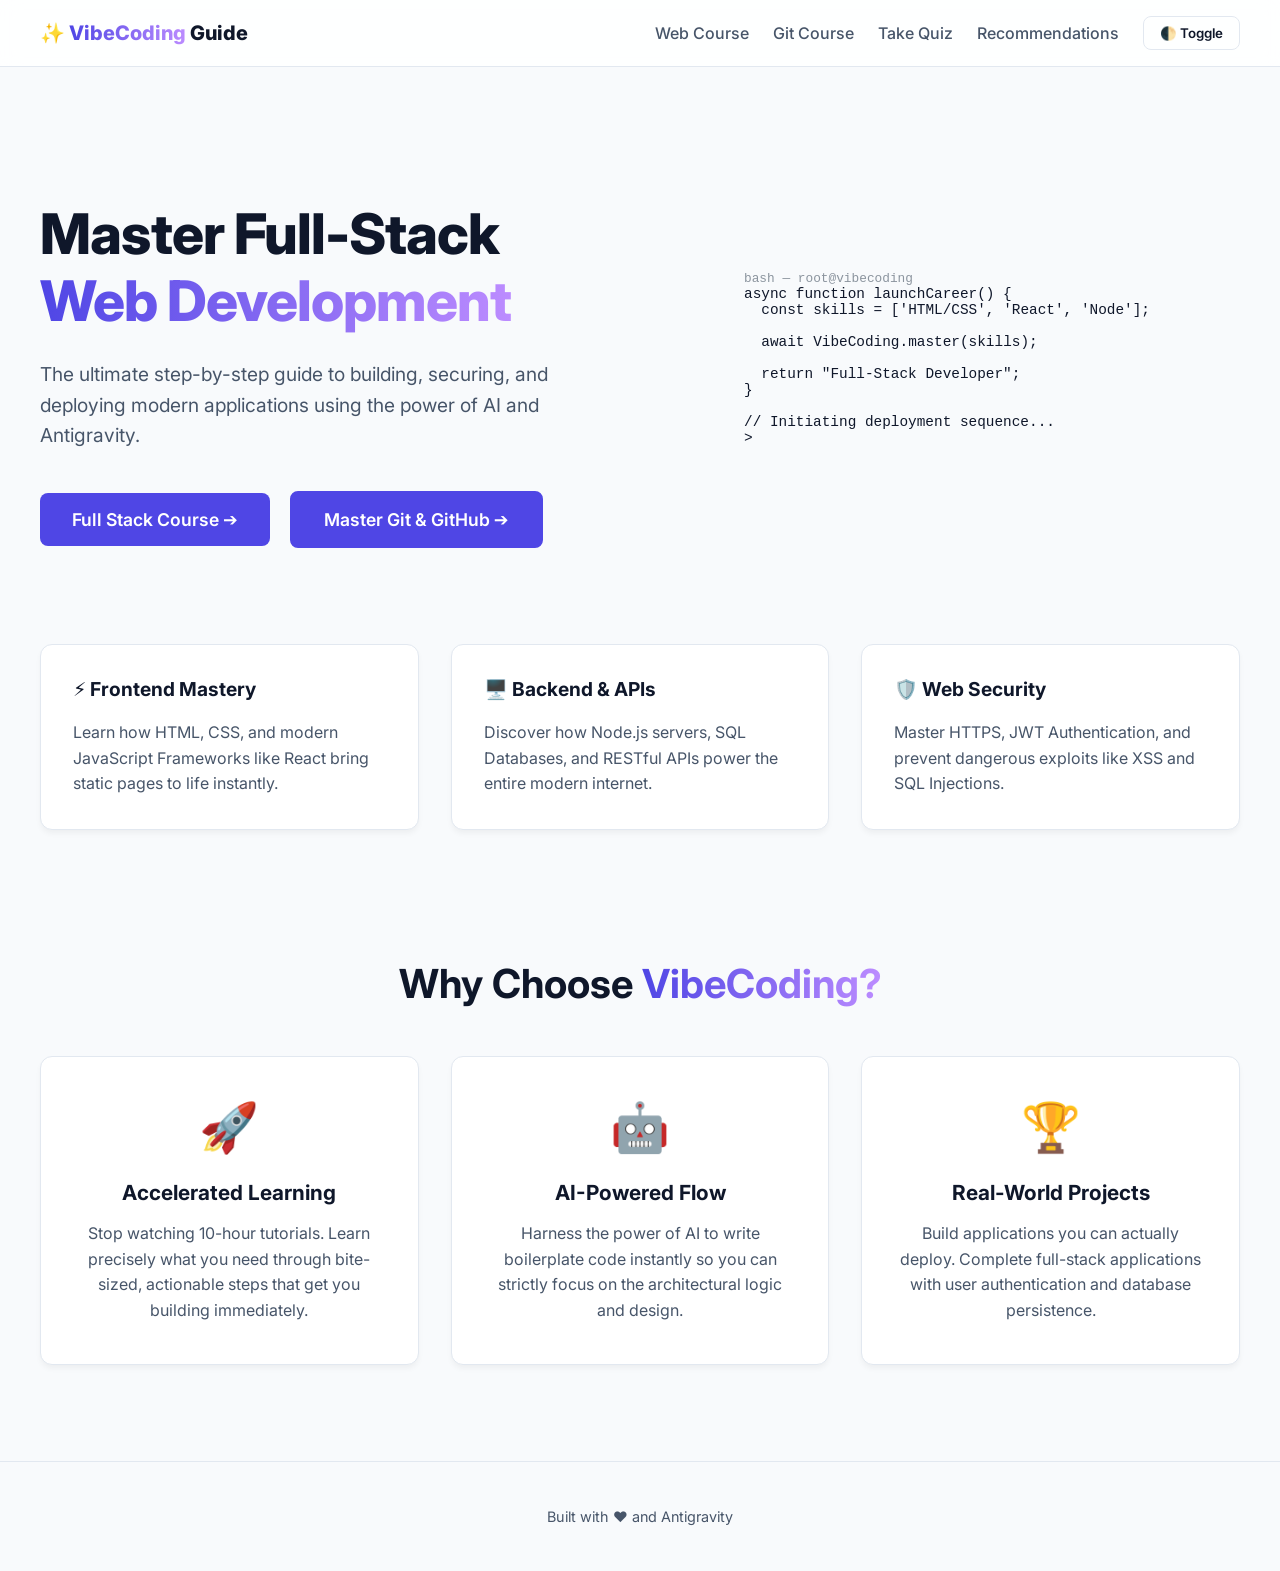
==== index.html @ 1c8b215b "Initial commit of VibeCoding website" ====
<!DOCTYPE html>
<html lang="en">

<head>
    <meta charset="UTF-8">
    <meta name="viewport" content="width=device-width, initial-scale=1.0">
    <title>VibeCoding - Learn Web Development</title>
    <link rel="stylesheet" href="style.css">
    <link href="https://fonts.googleapis.com/css2?family=Inter:wght@400;500;600;700;800&display=swap" rel="stylesheet">
</head>

<body>
    <header>
        <div class="header-content">
            <a href="index.html" class="logo" style="text-decoration: none;">✨ <span
                    class="gradient-text">VibeCoding</span> Guide</a>
            <nav>
                <a href="tutorial.html">Web Course</a>
                <a href="git-course.html">Git Course</a>
                <a href="quiz.html">Take Quiz</a>
                <a href="recommendations.html">Recommendations</a>
                <button id="theme-toggle" class="theme-btn">🌓 Toggle</button>
            </nav>
        </div>
    </header>

    <main class="landing-main">
        <div class="hero-layout">
            <div class="hero-content reveal fade-left">
                <h1 class="hero-title">Master Full-Stack <br><span class="gradient-text">Web Development</span></h1>
                <p class="hero-subtitle">The ultimate step-by-step guide to building, securing, and deploying modern
                    applications using the power of AI and Antigravity.</p>
                <div class="hero-buttons">
                    <a href="tutorial.html" class="btn-primary" style="margin-right: 1rem;">Full Stack Course ➔</a>
                    <a href="git-course.html" class="btn-primary btn-outline">Master Git & GitHub ➔</a>
                </div>
            </div>
            <div class="hero-video-container reveal fade-right" style="border:none; box-shadow:none; background:transparent;">
                <div class="terminal-window">
                    <div class="terminal-header">
                        <span class="btn red"></span>
                        <span class="btn yellow"></span>
                        <span class="btn green"></span>
                        <span style="margin-left:auto; color:#8b949e; font-size:0.8rem; font-family:monospace;">bash — root@vibecoding</span>
                    </div>
                    <div class="terminal-body">
                        <pre style="background:transparent; border:none; padding:0; margin:0;"><code><span class="keyword">async function</span> <span class="function">launchCareer</span>() {
  <span class="keyword">const</span> <span class="variable">skills</span> = [<span class="string">'HTML/CSS'</span>, <span class="string">'React'</span>, <span class="string">'Node'</span>];
  
  <span class="keyword">await</span> <span class="method">VibeCoding</span>.<span class="method">master</span>(skills);
  
  <span class="keyword">return</span> <span class="string">"Full-Stack Developer"</span>;
}

<span class="comment">// Initiating deployment sequence...</span>
> <span class="typing-cursor"></span></code></pre>
                    </div>
                </div>
            </div>
        </div>

        <div class="features-grid">
            <div class="feature-card reveal fade-left">
                <h3>⚡ Frontend Mastery</h3>
                <p>Learn how HTML, CSS, and modern JavaScript Frameworks like React bring static pages to life
                    instantly.</p>
            </div>
            <div class="feature-card reveal fade-bottom">
                <h3>🖥️ Backend & APIs</h3>
                <p>Discover how Node.js servers, SQL Databases, and RESTful APIs power the entire modern internet.</p>
            </div>
            <div class="feature-card reveal fade-right">
                <h3>🛡️ Web Security</h3>
                <p>Master HTTPS, JWT Authentication, and prevent dangerous exploits like XSS and SQL Injections.</p>
            </div>
        </div>

        <div class="more-content-section">
            <h2 class="section-title reveal fade-bottom">Why Choose <span class="gradient-text">VibeCoding?</span></h2>
            <div class="info-blocks">
                <div class="info-block reveal fade-left" style="transition-delay: 0.1s;">
                    <div class="icon">🚀</div>
                    <h4>Accelerated Learning</h4>
                    <p>Stop watching 10-hour tutorials. Learn precisely what you need through bite-sized, actionable steps that get you building immediately.</p>
                </div>
                <div class="info-block reveal fade-bottom" style="transition-delay: 0.3s;">
                    <div class="icon">🤖</div>
                    <h4>AI-Powered Flow</h4>
                    <p>Harness the power of AI to write boilerplate code instantly so you can strictly focus on the architectural logic and design.</p>
                </div>
                <div class="info-block reveal fade-right" style="transition-delay: 0.5s;">
                    <div class="icon">🏆</div>
                    <h4>Real-World Projects</h4>
                    <p>Build applications you can actually deploy. Complete full-stack applications with user authentication and database persistence.</p>
                </div>
            </div>
        </div>
    </main>

    <footer>
        <p>Built with ❤️ and Antigravity</p>
    </footer>

    <script src="script.js"></script>
</body>

</html>
---- style.css ----
:root {
    /* Light Mode Variables (Default) */
    --bg-main: #f8fafc;
    --bg-card: #ffffff;
    --text-main: #0f172a;
    --text-muted: #475569;
    --accent: #4f46e5;
    --accent-hover: #4338ca;
    --border: #e2e8f0;
    --highlight-bg: rgba(79, 70, 229, 0.08);
    --header-bg: rgba(255, 255, 255, 0.85);
    --pre-bg: #f1f5f9;
    --code-color: #e11d48;
}

body.dark-theme {
    /* Dark Mode Variables */
    --bg-main: #0f1115;
    --bg-card: #161b22;
    --text-main: #c9d1d9;
    --text-muted: #8b949e;
    --accent: #58a6ff;
    --accent-hover: #79c0ff;
    --border: #30363d;
    --highlight-bg: rgba(88, 166, 255, 0.08);
    --header-bg: rgba(22, 27, 34, 0.85);
    --pre-bg: rgba(1, 4, 9, 0.8);
    --code-color: #ff7b72;
}

body {
    margin: 0;
    font-family: 'Inter', system-ui, -apple-system, sans-serif;
    background-color: var(--bg-main);
    color: var(--text-main);
    display: flex;
    flex-direction: column;
    min-height: 100vh;
    transition: background-color 0.3s ease, color 0.3s ease;
}

header {
    background-color: var(--header-bg);
    backdrop-filter: blur(10px);
    border-bottom: 1px solid var(--border);
    position: sticky;
    top: 0;
    z-index: 100;
    transition: background-color 0.3s ease, border-color 0.3s ease;
}

.header-content {
    max-width: 1200px;
    margin: 0 auto;
    padding: 1rem 2rem;
    display: flex;
    justify-content: space-between;
    align-items: center;
}

.logo {
    font-size: 1.25rem;
    font-weight: 800;
    color: var(--text-main);
}
.gradient-text {
    background: linear-gradient(90deg, var(--accent), #bc8cff);
    -webkit-background-clip: text;
    background-clip: text;
    -webkit-text-fill-color: transparent;
}

header nav {
    display: flex;
    align-items: center;
}

header nav a {
    color: var(--text-muted);
    text-decoration: none;
    margin-left: 1.5rem;
    font-weight: 500;
    transition: color 0.2s;
}

header nav a:hover {
    color: var(--text-main);
}

.theme-btn {
    background: transparent;
    border: 1px solid var(--border);
    color: var(--text-main);
    padding: 0.5rem 1rem;
    border-radius: 8px;
    margin-left: 1.5rem;
    cursor: pointer;
    font-family: 'Inter', sans-serif;
    font-weight: 600;
    transition: all 0.2s;
}

.theme-btn:hover {
    background: var(--bg-card);
    border-color: var(--accent);
}

/* Tutorial Layout container */
.container {
    display: flex;
    max-width: 1200px;
    margin: 0 auto;
    width: 100%;
    flex: 1;
}

.sidebar {
    width: 250px;
    padding: 2rem 1rem 2rem 0;
    border-right: 1px solid var(--border);
    position: sticky;
    top: 70px;
    height: calc(100vh - 70px);
    overflow-y: auto;
}

.sidebar h3 {
    font-size: 0.85rem;
    text-transform: uppercase;
    letter-spacing: 0.05em;
    color: var(--text-muted);
    margin-bottom: 1rem;
    padding-left: 1rem;
}

.sidebar ul { list-style: none; padding: 0; margin: 0; }

.sidebar li {
    padding: 0.6rem 1rem;
    margin-bottom: 0.25rem;
    cursor: pointer;
    border-radius: 6px;
    color: var(--text-muted);
    transition: all 0.2s;
    font-size: 0.95rem;
}

.sidebar li:hover {
    background-color: var(--border);
    color: var(--text-main);
}

.sidebar li.active {
    background-color: var(--highlight-bg);
    color: var(--accent);
    font-weight: 600;
}

main#content {
    flex: 1;
    padding: 2rem 3rem;
    max-width: 800px;
}

.chapter-content h1 {
    font-size: 2.2rem;
    color: var(--text-main);
    margin-top: 0;
    margin-bottom: 1.5rem;
    letter-spacing: -1px;
}

.chapter-content h2 {
    font-size: 1.4rem;
    color: var(--text-main);
    margin-top: 2rem;
    margin-bottom: 1rem;
    border-bottom: 1px solid var(--border);
    padding-bottom: 0.5rem;
}

.chapter-content p, .chapter-content ul {
    line-height: 1.7;
    color: var(--text-muted);
    font-size: 1.05rem;
    margin-bottom: 1.5rem;
}
.chapter-content strong { color: var(--text-main); }

.highlight-box {
    background-color: var(--highlight-bg);
    border-left: 4px solid var(--accent);
    padding: 1.5rem;
    border-radius: 0 8px 8px 0;
    margin: 2rem 0;
}

pre {
    background-color: var(--pre-bg);
    padding: 1.2rem;
    border-radius: 8px;
    overflow-x: auto;
    border: 1px solid var(--border);
    margin-bottom: 1.5rem;
}

code {
    font-family: ui-monospace, SFMono-Regular, monospace;
    font-size: 0.9rem;
    background-color: var(--border);
    padding: 0.2em 0.4em;
    border-radius: 6px;
    color: var(--code-color);
}

pre code {
    background-color: transparent;
    padding: 0;
    color: var(--text-main);
}

/* Landing Page Styles */
.landing-main {
    flex: 1;
    display: flex;
    flex-direction: column;
    align-items: center;
    padding: 6rem 2rem;
}

.hero-layout {
    display: flex;
    align-items: center;
    justify-content: space-between;
    gap: 4rem;
    max-width: 1200px;
    width: 100%;
    margin-bottom: 6rem;
}

.hero-content {
    flex: 1;
    text-align: left;
    max-width: 550px;
}

.hero-video-container {
    flex: 1;
    position: relative;
    border-radius: 16px;
    overflow: hidden;
    box-shadow: 0 20px 25px -5px rgba(0, 0, 0, 0.1), 0 10px 10px -5px rgba(0, 0, 0, 0.04);
    border: 1px solid var(--border);
    background-color: var(--pre-bg);
    display: flex;
    align-items: center;
    justify-content: center;
}

.hero-video {
    width: 100%;
    height: auto;
    display: block;
    object-fit: cover;
    transform: scale(1.01); /* Removes minor borders */
}

.btn-outline {
    background-color: transparent; 
    border: 2px solid var(--accent); 
    color: var(--accent);
}

.btn-outline:hover {
    background-color: var(--accent) !important;
    color: #fff !important;
    transform: translateY(-2px);
}

.hero-title {
    font-size: 3.5rem;
    font-weight: 800;
    margin-bottom: 1.5rem;
    line-height: 1.2;
    letter-spacing: -1px;
}

.hero-subtitle {
    font-size: 1.2rem;
    color: var(--text-muted);
    margin-bottom: 2.5rem;
    line-height: 1.6;
}

.btn-primary {
    background-color: var(--accent);
    color: #fff;
    padding: 1rem 2rem;
    font-size: 1.1rem;
    font-weight: 600;
    text-decoration: none;
    border-radius: 8px;
    transition: background-color 0.2s, transform 0.2s;
    display: inline-block;
}

.btn-primary:hover {
    background-color: var(--accent-hover);
    transform: translateY(-2px);
    color: #fff;
}

.features-grid {
    display: grid;
    grid-template-columns: repeat(auto-fit, minmax(300px, 1fr));
    gap: 2rem;
    max-width: 1200px;
    width: 100%;
}

.feature-card {
    background: var(--bg-card);
    border: 1px solid var(--border);
    padding: 2rem;
    border-radius: 12px;
    box-shadow: 0 4px 6px -1px rgba(0, 0, 0, 0.05);
    transition: transform 0.2s, box-shadow 0.2s;
}

.feature-card:hover {
    transform: translateY(-5px);
    box-shadow: 0 10px 15px -3px rgba(0, 0, 0, 0.1);
}

.feature-card h3 {
    margin-top: 0;
    font-size: 1.2rem;
    color: var(--text-main);
}

.feature-card p {
    color: var(--text-muted);
    line-height: 1.6;
    margin-bottom: 0;
}

footer {
    text-align: center;
    padding: 2rem;
    border-top: 1px solid var(--border);
    color: var(--text-muted);
    font-size: 0.9rem;
    margin-top: auto;
}

/* Quiz Box Styles */
.quiz-box {
    background-color: var(--bg-card);
    border: 1px solid var(--border);
    padding: 1.5rem 2rem;
    border-radius: 12px;
    margin-top: 3rem;
    box-shadow: 0 4px 6px -1px rgba(0, 0, 0, 0.05);
}

.quiz-box h3 {
    margin-top: 0;
    color: var(--accent);
    font-size: 1.3rem;
}

.quiz-options {
    display: flex;
    flex-direction: column;
    gap: 0.8rem;
    margin: 1.5rem 0;
}

.quiz-options label {
    display: flex;
    align-items: center;
    gap: 0.8rem;
    cursor: pointer;
    padding: 0.8rem 1rem;
    border-radius: 8px;
    border: 1px solid transparent;
    transition: all 0.2s;
    background-color: var(--pre-bg);
}

.quiz-options label:hover {
    border-color: var(--accent);
}

.quiz-options input[type="radio"] {
    accent-color: var(--accent);
    transform: scale(1.2);
}

.quiz-result {
    margin-top: 1rem;
    font-weight: 600;
    min-height: 1.5rem;
}
.quiz-result.correct { color: #10b981; }
.quiz-result.wrong { color: #ef4444; }

/* Diagram Styles */
.diagram-box {
    display: flex;
    align-items: center;
    justify-content: center;
    gap: 1rem;
    background-color: var(--pre-bg);
    padding: 2rem;
    border-radius: 12px;
    border: 1px solid var(--border);
    margin: 2rem 0;
    overflow-x: auto;
}
.diagram-node {
    background-color: var(--bg-card);
    border: 2px solid var(--accent);
    padding: 1rem 1.5rem;
    border-radius: 8px;
    text-align: center;
    font-weight: 600;
    box-shadow: 0 4px 6px -1px rgba(0, 0, 0, 0.1);
    min-width: 120px;
    flex-shrink: 0;
}
.diagram-node span {
    font-size: 0.85rem;
    color: var(--text-muted);
    font-weight: 400;
    display: block;
    margin-top: 0.5rem;
}
.diagram-node.server { border-color: #10b981; }
.diagram-node.db { border-color: #f59e0b; }
.diagram-node.auth { border-color: #ef4444; }
.diagram-arrow {
    text-align: center;
    color: var(--text-muted);
    font-size: 1.5rem;
    font-weight: bold;
    flex-shrink: 0;
}
.diagram-arrow small {
    display: block;
    font-size: 0.75rem;
    font-weight: normal;
    margin-top: -0.2rem;
}

/* Quiz Box Styles */
.quiz-box {
    background-color: var(--bg-card);
    border: 1px solid var(--border);
    padding: 1.5rem 2rem;
    border-radius: 12px;
    margin-top: 3rem;
    box-shadow: 0 4px 6px -1px rgba(0, 0, 0, 0.05);
}
.quiz-box h3 {
    margin-top: 0;
    color: var(--accent);
    font-size: 1.3rem;
}
.quiz-options {
    display: flex;
    flex-direction: column;
    gap: 0.8rem;
    margin: 1.5rem 0;
}
.quiz-options label {
    display: flex;
    align-items: center;
    gap: 0.8rem;
    cursor: pointer;
    padding: 0.8rem 1rem;
    border-radius: 8px;
    border: 1px solid transparent;
    transition: all 0.2s;
    background-color: var(--pre-bg);
}
.quiz-options label:hover {
    border-color: var(--accent);
}
.quiz-options input[type="radio"] {
    accent-color: var(--accent);
    transform: scale(1.2);
}
.quiz-result {
    margin-top: 1rem;
    font-weight: 600;
    min-height: 1.5rem;
}
.quiz-result.correct { color: #10b981; }
.quiz-result.wrong { color: #ef4444; }

/* Scroll Animation Classes */
.reveal {
    opacity: 0;
    transition: all 0.8s cubic-bezier(0.5, 0, 0, 1);
}
.reveal.active {
    opacity: 1;
    transform: translate(0, 0);
}
.fade-bottom {
    transform: translateY(50px);
}
.fade-left {
    transform: translateX(-50px);
}
.fade-right {
    transform: translateX(50px);
}

/* More Content Section Styles */
.more-content-section {
    margin-top: 6rem;
    max-width: 1200px;
    width: 100%;
    text-align: center;
}
.section-title {
    font-size: 2.5rem;
    margin-bottom: 3rem;
    color: var(--text-main);
}
.info-blocks {
    display: flex;
    gap: 2rem;
    justify-content: center;
    flex-wrap: wrap;
}
.info-block {
    flex: 1;
    min-width: 250px;
    background: var(--bg-card);
    border: 1px solid var(--border);
    padding: 2.5rem 2rem;
    border-radius: 12px;
    box-shadow: 0 4px 6px -1px rgba(0, 0, 0, 0.05);
    text-align: center;
}
.info-block .icon {
    font-size: 3rem;
    margin-bottom: 1.5rem;
}
.info-block h4 {
    color: var(--text-main);
    font-size: 1.3rem;
    margin-top: 0;
    margin-bottom: 1rem;
}
.info-block p {
    color: var(--text-muted);
    line-height: 1.6;
    margin: 0;
}

@media (max-width: 768px) {
    .container { flex-direction: column; }
    .sidebar { width: 100%; height: auto; position: static; border-right: none; border-bottom: 1px solid var(--border); }
    .hero-title { font-size: 2.5rem; text-align: center; }
    .hero-layout { flex-direction: column; gap: 2rem; }
    .hero-content { text-align: center; align-items: center; }
}
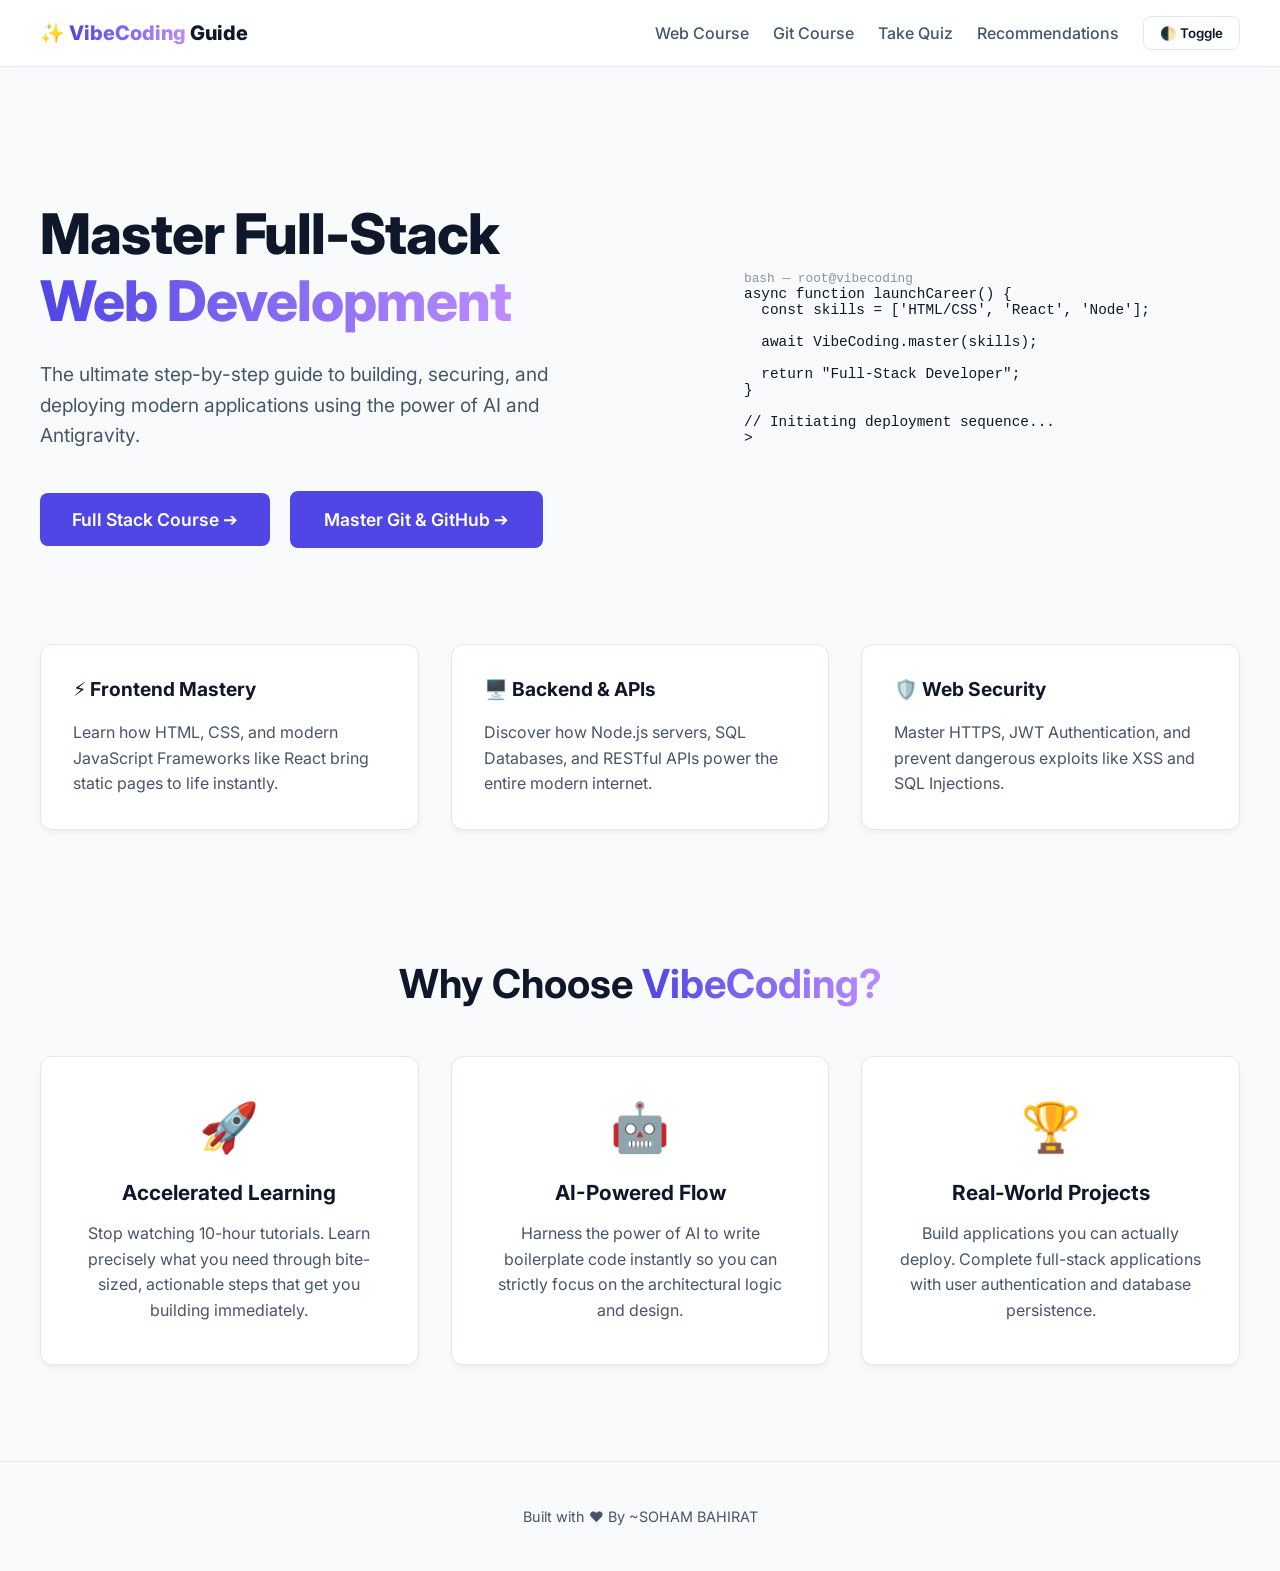
==== commit 5b966485: "Update footer credit to Soham Bahirat" ====
--- a/index.html
+++ b/index.html
@@ -98,7 +98,7 @@
     </main>
 
     <footer>
-        <p>Built with ❤️ and Antigravity</p>
+        <p>Built with ❤️ By ~SOHAM BAHIRAT</p>
     </footer>
 
     <script src="script.js"></script>
--- a/style.css
+++ b/style.css
@@ -563,9 +563,121 @@
 }
 
 @media (max-width: 768px) {
+    .header-content {
+        flex-direction: column;
+        gap: 1rem;
+        padding: 1rem;
+    }
+    
+    header nav {
+        flex-wrap: wrap;
+        justify-content: center;
+        width: 100%;
+        gap: 0.5rem;
+    }
+    
+    header nav a {
+        margin: 0 0.5rem;
+        font-size: 0.85rem;
+    }
+
+    .theme-btn {
+        margin-left: 0;
+        margin-top: 0.5rem;
+        width: 100%;
+    }
+
     .container { flex-direction: column; }
-    .sidebar { width: 100%; height: auto; position: static; border-right: none; border-bottom: 1px solid var(--border); }
-    .hero-title { font-size: 2.5rem; text-align: center; }
-    .hero-layout { flex-direction: column; gap: 2rem; }
-    .hero-content { text-align: center; align-items: center; }
-}
+    
+    .sidebar { 
+        width: 100%; 
+        height: auto; 
+        position: relative; 
+        top: 0;
+        border-right: none; 
+        border-bottom: 1px solid var(--border); 
+        padding: 1rem;
+    }
+
+    .landing-main {
+        padding: 3rem 1.5rem;
+    }
+
+    .hero-layout { 
+        flex-direction: column; 
+        gap: 2rem; 
+        margin-bottom: 4rem;
+        text-align: center;
+    }
+
+    .hero-content { 
+        max-width: 100%;
+        text-align: center; 
+        align-items: center; 
+    }
+
+    .hero-title { 
+        font-size: 2.2rem; 
+        margin-bottom: 1rem;
+    }
+
+    .hero-subtitle {
+        font-size: 1rem;
+        margin-bottom: 2rem;
+    }
+
+    .hero-buttons {
+        display: flex;
+        flex-direction: column;
+        gap: 1rem;
+        width: 100%;
+    }
+
+    .hero-buttons .btn-primary {
+        margin-right: 0 !important;
+        width: 100%;
+        text-align: center;
+    }
+
+    .hero-video-container {
+        width: 100%;
+    }
+
+    .section-title {
+        font-size: 1.8rem;
+    }
+
+    .features-grid {
+        grid-template-columns: 1fr;
+    }
+
+    .info-blocks {
+        flex-direction: column;
+    }
+
+    .info-block {
+        width: 100%;
+    }
+
+    main#content {
+        padding: 2rem 1rem;
+        max-width: 100%;
+    }
+
+    .quiz-box {
+        padding: 1.5rem 1rem;
+        margin-top: 2rem;
+    }
+
+    .chapter-content h1 {
+        font-size: 1.8rem;
+    }
+
+    .chapter-content h2 {
+        font-size: 1.25rem;
+    }
+
+    .highlight-box {
+        padding: 1rem;
+    }
+}
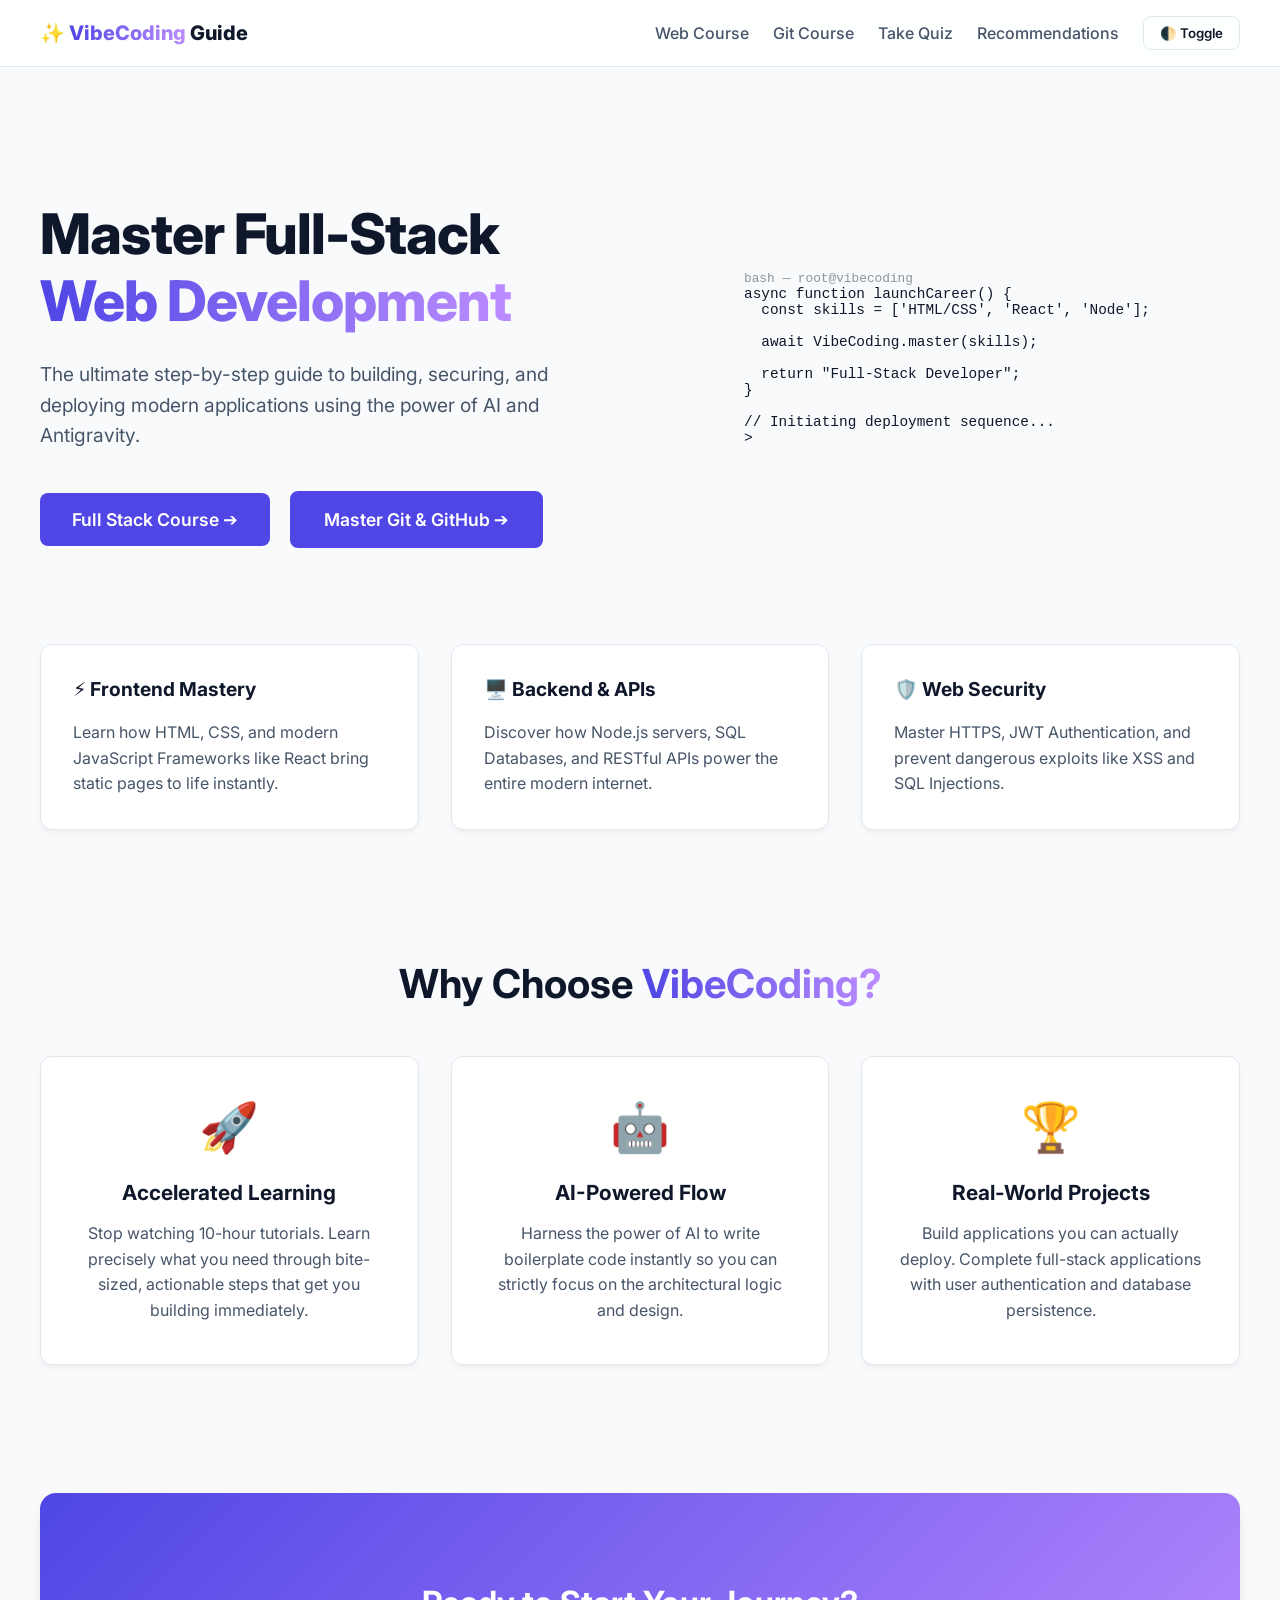
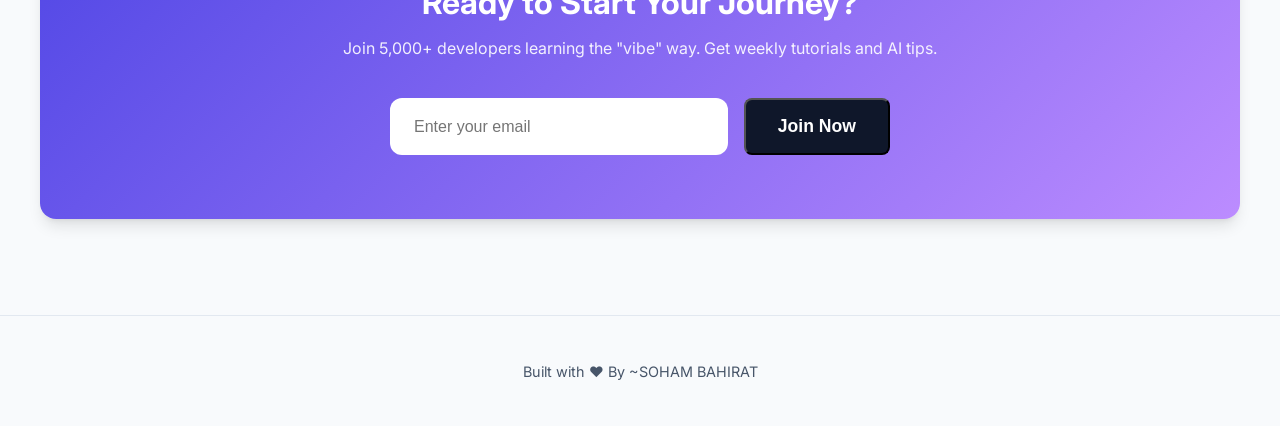
==== commit 47418544: "Senior Developer Upgrade: Mobile navigation drawer, search filter, code copy buttons, progress track" ====
--- a/index.html
+++ b/index.html
@@ -94,6 +94,15 @@
                     <p>Build applications you can actually deploy. Complete full-stack applications with user authentication and database persistence.</p>
                 </div>
             </div>
+        <div class="newsletter-section reveal fade-bottom">
+            <div class="newsletter-card">
+                <h2>Ready to Start Your Journey?</h2>
+                <p>Join 5,000+ developers learning the "vibe" way. Get weekly tutorials and AI tips.</p>
+                <form class="newsletter-form" onsubmit="event.preventDefault(); alert('Thanks for joining!');">
+                    <input type="email" placeholder="Enter your email" required>
+                    <button type="submit" class="btn-primary">Join Now</button>
+                </form>
+            </div>
         </div>
     </main>
 
--- a/style.css
+++ b/style.css
@@ -11,6 +11,11 @@
     --header-bg: rgba(255, 255, 255, 0.85);
     --pre-bg: #f1f5f9;
     --code-color: #e11d48;
+    --shadow-sm: 0 1px 2px 0 rgb(0 0 0 / 0.05);
+    --shadow-md: 0 4px 6px -1px rgb(0 0 0 / 0.1), 0 2px 4px -2px rgb(0 0 0 / 0.1);
+    --shadow-lg: 0 10px 15px -3px rgb(0 0 0 / 0.1), 0 4px 6px -4px rgb(0 0 0 / 0.1);
+    --radius-md: 12px;
+    --radius-lg: 16px;
 }
 
 body.dark-theme {
@@ -26,6 +31,9 @@
     --header-bg: rgba(22, 27, 34, 0.85);
     --pre-bg: rgba(1, 4, 9, 0.8);
     --code-color: #ff7b72;
+    --shadow-sm: 0 1px 2px 0 rgb(0 0 0 / 0.3);
+    --shadow-md: 0 4px 6px -1px rgb(0 0 0 / 0.4), 0 2px 4px -2px rgb(0 0 0 / 0.4);
+    --shadow-lg: 0 10px 15px -3px rgb(0 0 0 / 0.5), 0 4px 6px -4px rgb(0 0 0 / 0.5);
 }
 
 body {
@@ -87,6 +95,26 @@
     color: var(--text-main);
 }
 
+.hamburger {
+    display: none;
+    flex-direction: column;
+    gap: 5px;
+    background: transparent;
+    border: none;
+    cursor: pointer;
+    padding: 10px;
+    z-index: 1001;
+}
+
+.hamburger span {
+    display: block;
+    width: 25px;
+    height: 3px;
+    background-color: var(--text-main);
+    border-radius: 3px;
+    transition: all 0.3s ease;
+}
+
 .theme-btn {
     background: transparent;
     border: 1px solid var(--border);
@@ -105,6 +133,89 @@
     border-color: var(--accent);
 }
 
+/* Copy Code Button */
+.code-wrapper {
+    position: relative;
+}
+
+.copy-btn {
+    position: absolute;
+    top: 10px;
+    right: 10px;
+    padding: 6px 12px;
+    font-size: 0.75rem;
+    background: var(--bg-card);
+    border: 1px solid var(--border);
+    color: var(--text-muted);
+    border-radius: 6px;
+    cursor: pointer;
+    transition: all 0.2s;
+    opacity: 0;
+    font-weight: 600;
+}
+
+.code-wrapper:hover .copy-btn {
+    opacity: 1;
+}
+
+.copy-btn:hover {
+    border-color: var(--accent);
+    color: var(--accent);
+}
+
+.copy-btn.copied {
+    background: var(--accent);
+    color: white;
+    border-color: var(--accent);
+}
+
+/* Sidebar Completed States */
+.sidebar li {
+    position: relative;
+    display: flex;
+    justify-content: space-between;
+    align-items: center;
+}
+
+.sidebar li::after {
+    content: "✓";
+    opacity: 0;
+    font-size: 0.8rem;
+    color: #10b981;
+    font-weight: bold;
+    transition: opacity 0.2s;
+}
+
+.sidebar li.completed::after {
+    opacity: 1;
+}
+
+/* Back to Top Button */
+#back-to-top {
+    position: fixed;
+    bottom: 30px;
+    right: 30px;
+    width: 45px;
+    height: 45px;
+    background: var(--accent);
+    color: white;
+    border: none;
+    border-radius: 50%;
+    cursor: pointer;
+    display: none;
+    align-items: center;
+    justify-content: center;
+    font-size: 1.5rem;
+    box-shadow: var(--shadow-lg);
+    z-index: 99;
+    transition: all 0.3s;
+}
+
+#back-to-top:hover {
+    transform: translateY(-5px);
+    background: var(--accent-hover);
+}
+
 /* Tutorial Layout container */
 .container {
     display: flex;
@@ -114,20 +225,31 @@
     flex: 1;
 }
 
-.sidebar {
-    width: 250px;
-    padding: 2rem 1rem 2rem 0;
-    border-right: 1px solid var(--border);
-    position: sticky;
-    top: 70px;
-    height: calc(100vh - 70px);
-    overflow-y: auto;
+.sidebar-search {
+    padding: 0 1rem 1.5rem;
+}
+
+.sidebar-search input {
+    width: 100%;
+    padding: 0.75rem 1rem;
+    background: var(--bg-main);
+    border: 1px solid var(--border);
+    border-radius: 8px;
+    color: var(--text-main);
+    font-size: 0.9rem;
+    transition: all 0.2s;
+}
+
+.sidebar-search input:focus {
+    outline: none;
+    border-color: var(--accent);
+    box-shadow: 0 0 0 3px var(--highlight-bg);
 }
 
 .sidebar h3 {
-    font-size: 0.85rem;
+    font-size: 0.75rem;
     text-transform: uppercase;
-    letter-spacing: 0.05em;
+    letter-spacing: 0.1em;
     color: var(--text-muted);
     margin-bottom: 1rem;
     padding-left: 1rem;
@@ -562,30 +684,95 @@
     margin: 0;
 }
 
-@media (max-width: 768px) {
-    .header-content {
-        flex-direction: column;
-        gap: 1rem;
-        padding: 1rem;
-    }
-    
+/* Newsletter Section */
+.newsletter-section {
+    margin-top: 8rem;
+    width: 100%;
+}
+
+.newsletter-card {
+    background: linear-gradient(135deg, var(--accent), #bc8cff);
+    color: white;
+    padding: 4rem 2rem;
+    border-radius: var(--radius-lg);
+    text-align: center;
+    box-shadow: var(--shadow-lg);
+}
+
+.newsletter-card h2 {
+    font-size: 2rem;
+    margin-bottom: 1rem;
+    color: white;
+}
+
+.newsletter-card p {
+    color: rgba(255, 255, 255, 0.9);
+    margin-bottom: 2.5rem;
+}
+
+.newsletter-form {
+    display: flex;
+    gap: 1rem;
+    max-width: 500px;
+    margin: 0 auto;
+}
+
+.newsletter-form input {
+    flex: 1;
+    padding: 1rem 1.5rem;
+    border-radius: var(--radius-md);
+    border: none;
+    font-size: 1rem;
+    outline: none;
+}
+
+.newsletter-form .btn-primary {
+    background: var(--text-main);
+    white-space: nowrap;
+}
+
+@media (max-width: 992px) {
+    .hamburger {
+        display: flex;
+    }
+
     header nav {
-        flex-wrap: wrap;
-        justify-content: center;
+        position: fixed;
+        top: 0;
+        right: -100%;
+        width: 280px;
+        height: 100vh;
+        background: var(--bg-card);
+        flex-direction: column !important;
+        align-items: flex-start !important;
+        padding: 80px 2rem 2rem;
+        transition: right 0.3s cubic-bezier(0.4, 0, 0.2, 1);
+        box-shadow: -10px 0 30px rgba(0, 0, 0, 0.1);
+        z-index: 1000;
+        gap: 2rem;
+    }
+
+    header nav.active {
+        right: 0;
+    }
+
+    header nav a {
+        margin-left: 0;
+        font-size: 1.1rem;
         width: 100%;
-        gap: 0.5rem;
-    }
-    
-    header nav a {
-        margin: 0 0.5rem;
-        font-size: 0.85rem;
+        padding-bottom: 0.5rem;
+        border-bottom: 1px solid var(--border);
     }
 
     .theme-btn {
         margin-left: 0;
-        margin-top: 0.5rem;
         width: 100%;
     }
+
+    /* Hamburger Animation */
+    .hamburger.open span:nth-child(1) { transform: rotate(45deg) translate(5px, 6px); }
+    .hamburger.open span:nth-child(2) { opacity: 0; }
+    .hamburger.open span:nth-child(3) { transform: rotate(-45deg) translate(5px, -6px); }
 
     .container { flex-direction: column; }
     
@@ -596,16 +783,16 @@
         top: 0;
         border-right: none; 
         border-bottom: 1px solid var(--border); 
-        padding: 1rem;
+        padding: 1.5rem;
     }
 
     .landing-main {
-        padding: 3rem 1.5rem;
+        padding: 4rem 1.5rem;
     }
 
     .hero-layout { 
-        flex-direction: column; 
-        gap: 2rem; 
+        flex-direction: column-reverse; 
+        gap: 3rem; 
         margin-bottom: 4rem;
         text-align: center;
     }
@@ -613,71 +800,35 @@
     .hero-content { 
         max-width: 100%;
         text-align: center; 
-        align-items: center; 
-    }
-
-    .hero-title { 
-        font-size: 2.2rem; 
-        margin-bottom: 1rem;
-    }
-
-    .hero-subtitle {
-        font-size: 1rem;
-        margin-bottom: 2rem;
-    }
-
-    .hero-buttons {
         display: flex;
         flex-direction: column;
-        gap: 1rem;
+        align-items: center; 
+    }
+
+    .hero-title { 
+        font-size: 2.5rem; 
+        margin-bottom: 1rem;
+    }
+
+    .hero-buttons {
+        flex-direction: column;
         width: 100%;
     }
 
     .hero-buttons .btn-primary {
         margin-right: 0 !important;
         width: 100%;
-        text-align: center;
-    }
-
-    .hero-video-container {
-        width: 100%;
-    }
-
-    .section-title {
-        font-size: 1.8rem;
-    }
-
-    .features-grid {
-        grid-template-columns: 1fr;
-    }
-
-    .info-blocks {
-        flex-direction: column;
-    }
-
-    .info-block {
-        width: 100%;
     }
 
     main#content {
-        padding: 2rem 1rem;
+        padding: 2rem 1.5rem;
         max-width: 100%;
     }
-
-    .quiz-box {
-        padding: 1.5rem 1rem;
-        margin-top: 2rem;
-    }
-
-    .chapter-content h1 {
-        font-size: 1.8rem;
-    }
-
-    .chapter-content h2 {
-        font-size: 1.25rem;
-    }
-
-    .highlight-box {
-        padding: 1rem;
-    }
-}
+}
+
+@media (max-width: 576px) {
+    .hero-title { font-size: 2rem; }
+    .section-title { font-size: 1.8rem; }
+    .diagram-box { padding: 1rem; }
+    .diagram-node { min-width: 100px; padding: 0.8rem; font-size: 0.9rem; }
+}
